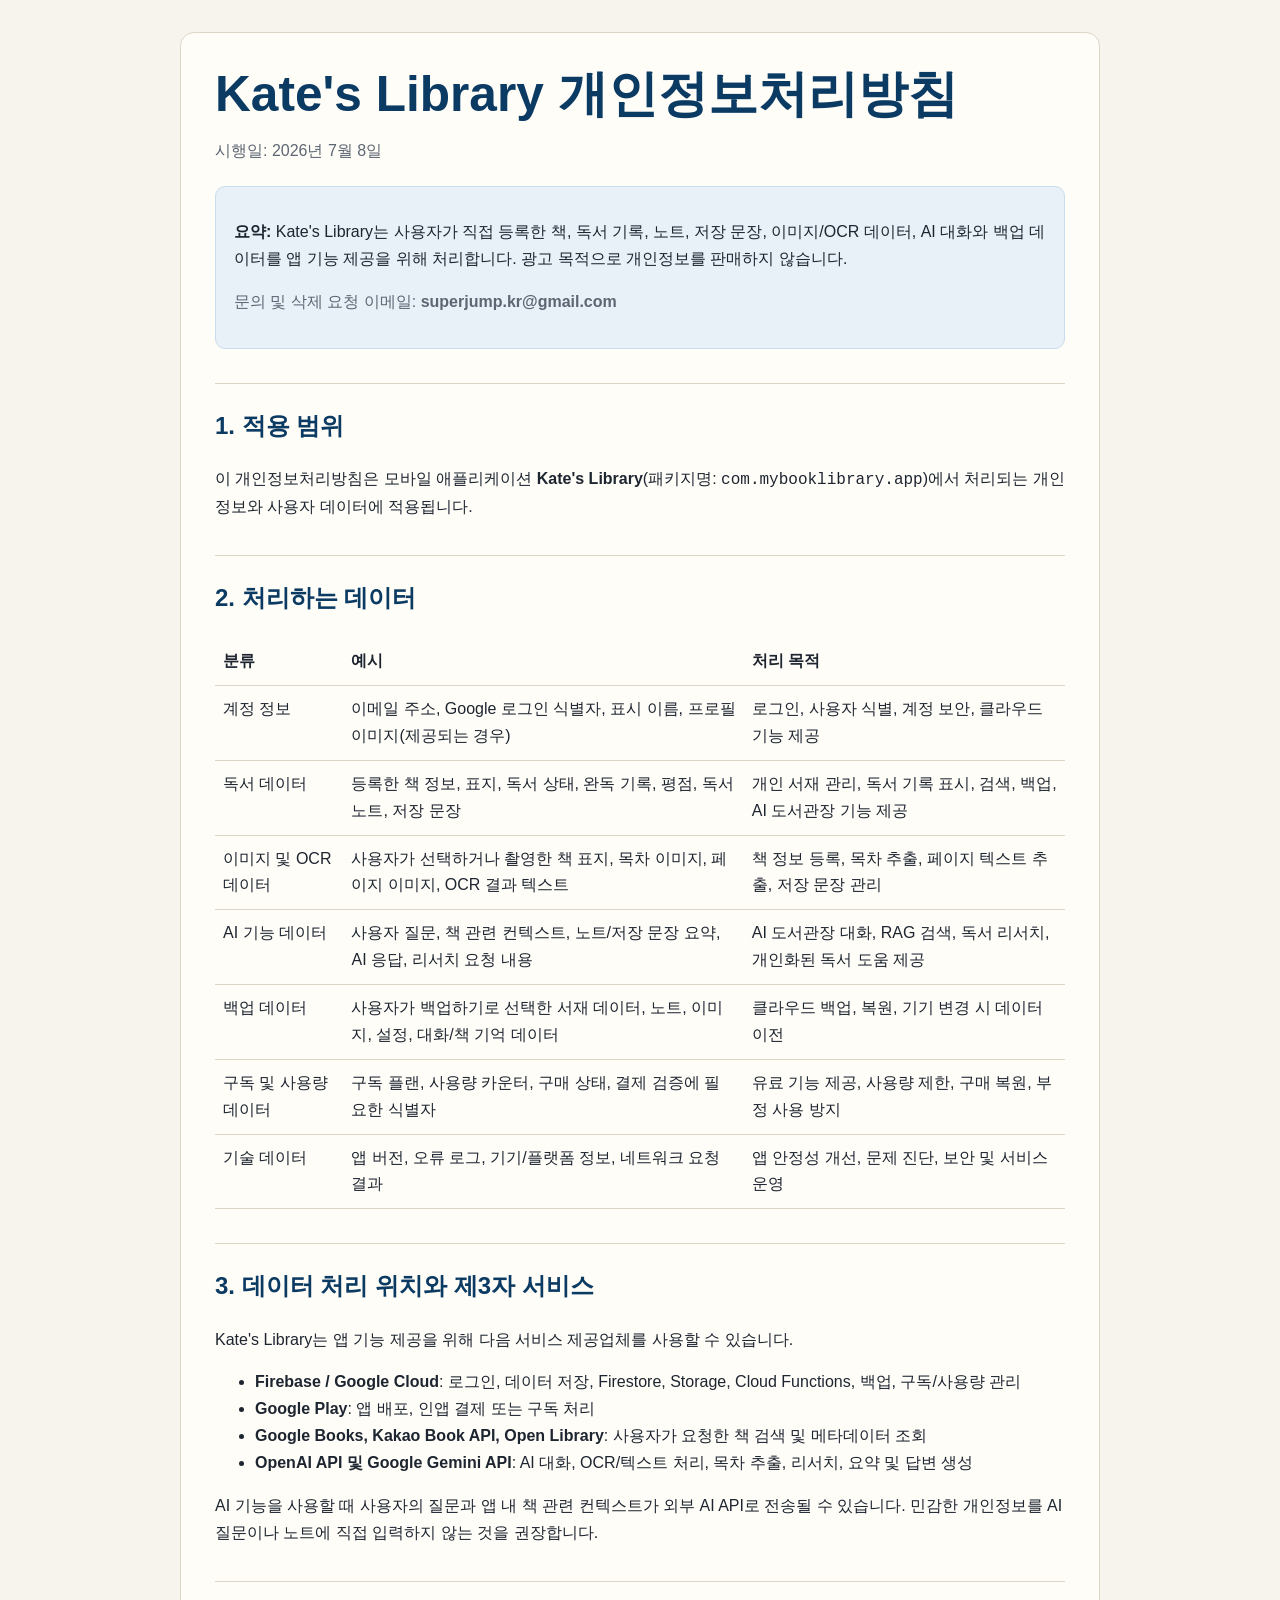
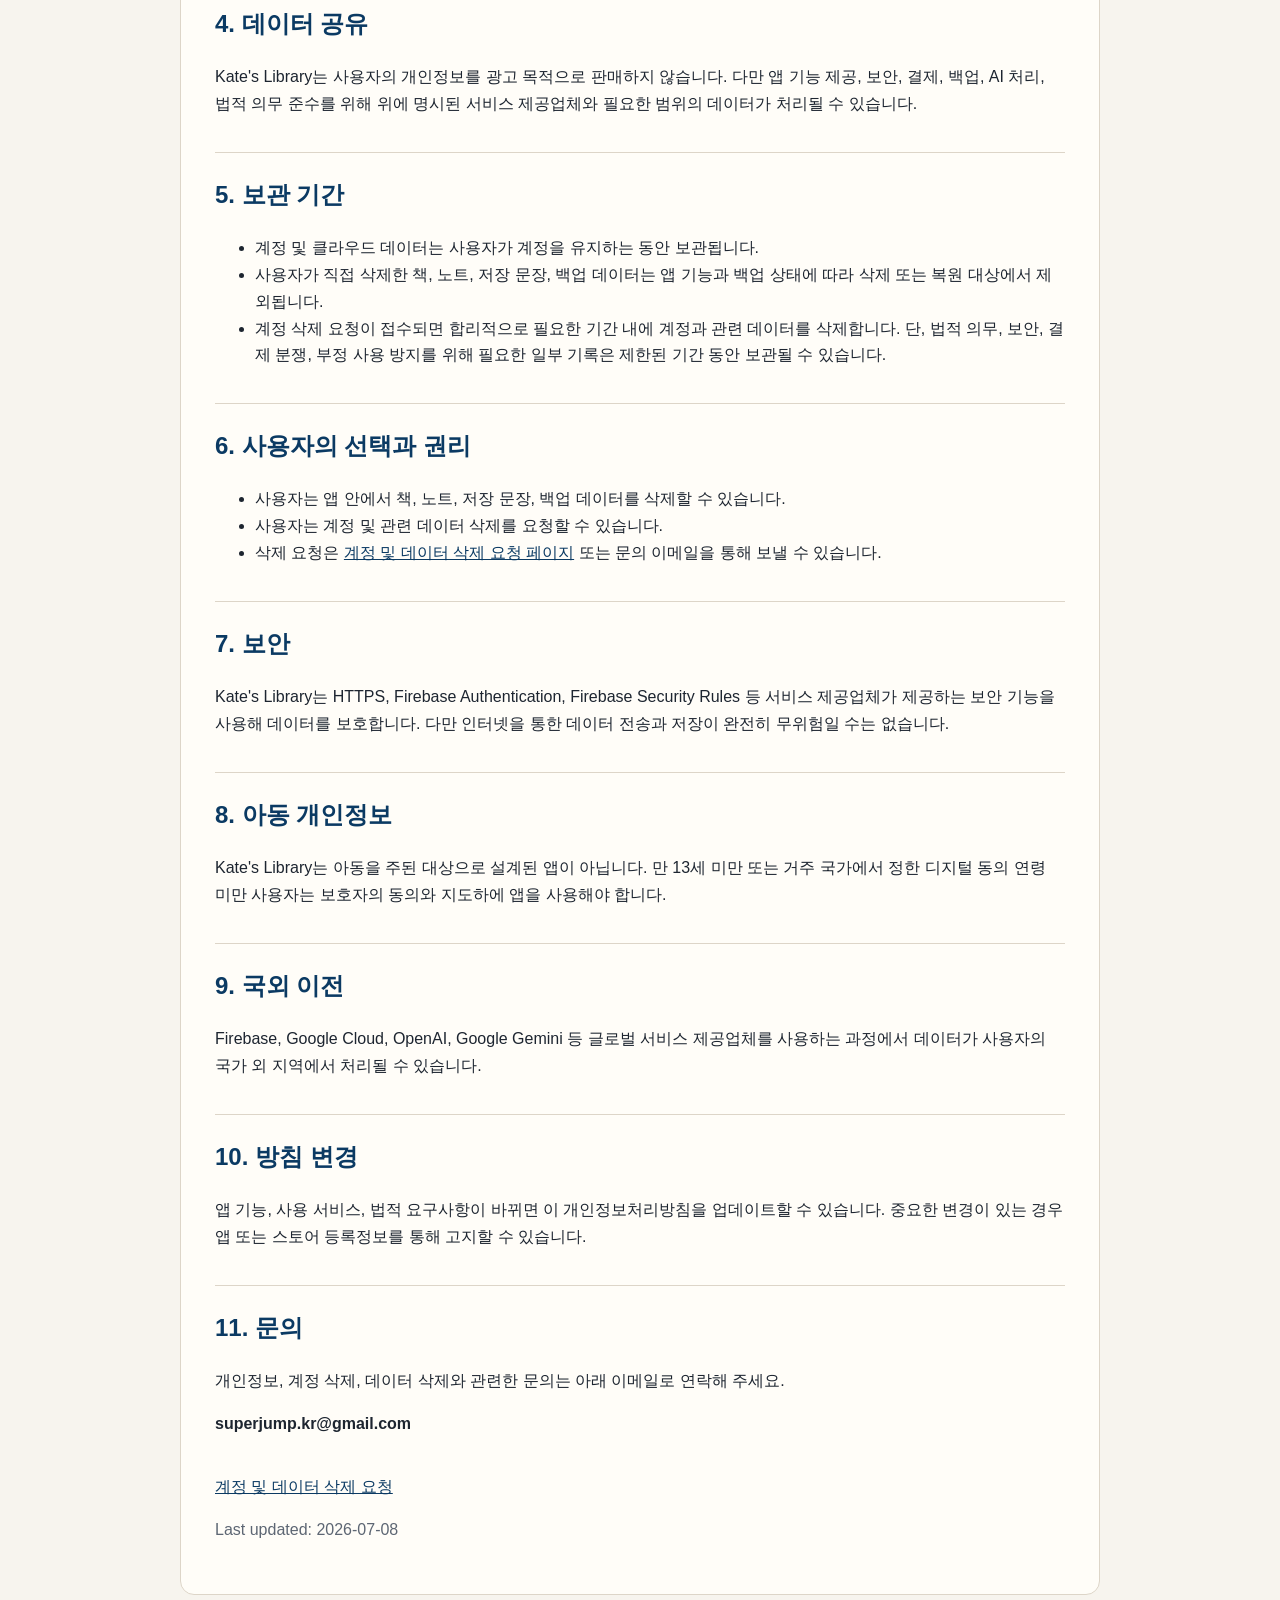
==== apps/kates-library/privacy-policy/index.html @ 246c1195 "Add Kate's Library legal pages" ====
<!doctype html>
<html lang="ko">
  <head>
    <meta charset="utf-8">
    <meta name="viewport" content="width=device-width, initial-scale=1">
    <title>Kate's Library 개인정보처리방침</title>
    <link rel="stylesheet" href="../../../assets/styles.css">
  </head>
  <body>
    <main>
      <h1>Kate's Library 개인정보처리방침</h1>
      <p class="meta">시행일: 2026년 7월 8일</p>

      <div class="callout">
        <p><strong>요약:</strong> Kate's Library는 사용자가 직접 등록한 책, 독서 기록, 노트, 저장 문장, 이미지/OCR 데이터, AI 대화와 백업 데이터를 앱 기능 제공을 위해 처리합니다. 광고 목적으로 개인정보를 판매하지 않습니다.</p>
        <p class="note">문의 및 삭제 요청 이메일: <strong>superjump.kr@gmail.com</strong></p>
      </div>

      <h2>1. 적용 범위</h2>
      <p>이 개인정보처리방침은 모바일 애플리케이션 <strong>Kate's Library</strong>(패키지명: <code>com.mybooklibrary.app</code>)에서 처리되는 개인정보와 사용자 데이터에 적용됩니다.</p>

      <h2>2. 처리하는 데이터</h2>
      <table>
        <thead>
          <tr>
            <th>분류</th>
            <th>예시</th>
            <th>처리 목적</th>
          </tr>
        </thead>
        <tbody>
          <tr>
            <td>계정 정보</td>
            <td>이메일 주소, Google 로그인 식별자, 표시 이름, 프로필 이미지(제공되는 경우)</td>
            <td>로그인, 사용자 식별, 계정 보안, 클라우드 기능 제공</td>
          </tr>
          <tr>
            <td>독서 데이터</td>
            <td>등록한 책 정보, 표지, 독서 상태, 완독 기록, 평점, 독서 노트, 저장 문장</td>
            <td>개인 서재 관리, 독서 기록 표시, 검색, 백업, AI 도서관장 기능 제공</td>
          </tr>
          <tr>
            <td>이미지 및 OCR 데이터</td>
            <td>사용자가 선택하거나 촬영한 책 표지, 목차 이미지, 페이지 이미지, OCR 결과 텍스트</td>
            <td>책 정보 등록, 목차 추출, 페이지 텍스트 추출, 저장 문장 관리</td>
          </tr>
          <tr>
            <td>AI 기능 데이터</td>
            <td>사용자 질문, 책 관련 컨텍스트, 노트/저장 문장 요약, AI 응답, 리서치 요청 내용</td>
            <td>AI 도서관장 대화, RAG 검색, 독서 리서치, 개인화된 독서 도움 제공</td>
          </tr>
          <tr>
            <td>백업 데이터</td>
            <td>사용자가 백업하기로 선택한 서재 데이터, 노트, 이미지, 설정, 대화/책 기억 데이터</td>
            <td>클라우드 백업, 복원, 기기 변경 시 데이터 이전</td>
          </tr>
          <tr>
            <td>구독 및 사용량 데이터</td>
            <td>구독 플랜, 사용량 카운터, 구매 상태, 결제 검증에 필요한 식별자</td>
            <td>유료 기능 제공, 사용량 제한, 구매 복원, 부정 사용 방지</td>
          </tr>
          <tr>
            <td>기술 데이터</td>
            <td>앱 버전, 오류 로그, 기기/플랫폼 정보, 네트워크 요청 결과</td>
            <td>앱 안정성 개선, 문제 진단, 보안 및 서비스 운영</td>
          </tr>
        </tbody>
      </table>

      <h2>3. 데이터 처리 위치와 제3자 서비스</h2>
      <p>Kate's Library는 앱 기능 제공을 위해 다음 서비스 제공업체를 사용할 수 있습니다.</p>
      <ul>
        <li><strong>Firebase / Google Cloud</strong>: 로그인, 데이터 저장, Firestore, Storage, Cloud Functions, 백업, 구독/사용량 관리</li>
        <li><strong>Google Play</strong>: 앱 배포, 인앱 결제 또는 구독 처리</li>
        <li><strong>Google Books, Kakao Book API, Open Library</strong>: 사용자가 요청한 책 검색 및 메타데이터 조회</li>
        <li><strong>OpenAI API 및 Google Gemini API</strong>: AI 대화, OCR/텍스트 처리, 목차 추출, 리서치, 요약 및 답변 생성</li>
      </ul>
      <p>AI 기능을 사용할 때 사용자의 질문과 앱 내 책 관련 컨텍스트가 외부 AI API로 전송될 수 있습니다. 민감한 개인정보를 AI 질문이나 노트에 직접 입력하지 않는 것을 권장합니다.</p>

      <h2>4. 데이터 공유</h2>
      <p>Kate's Library는 사용자의 개인정보를 광고 목적으로 판매하지 않습니다. 다만 앱 기능 제공, 보안, 결제, 백업, AI 처리, 법적 의무 준수를 위해 위에 명시된 서비스 제공업체와 필요한 범위의 데이터가 처리될 수 있습니다.</p>

      <h2>5. 보관 기간</h2>
      <ul>
        <li>계정 및 클라우드 데이터는 사용자가 계정을 유지하는 동안 보관됩니다.</li>
        <li>사용자가 직접 삭제한 책, 노트, 저장 문장, 백업 데이터는 앱 기능과 백업 상태에 따라 삭제 또는 복원 대상에서 제외됩니다.</li>
        <li>계정 삭제 요청이 접수되면 합리적으로 필요한 기간 내에 계정과 관련 데이터를 삭제합니다. 단, 법적 의무, 보안, 결제 분쟁, 부정 사용 방지를 위해 필요한 일부 기록은 제한된 기간 동안 보관될 수 있습니다.</li>
      </ul>

      <h2>6. 사용자의 선택과 권리</h2>
      <ul>
        <li>사용자는 앱 안에서 책, 노트, 저장 문장, 백업 데이터를 삭제할 수 있습니다.</li>
        <li>사용자는 계정 및 관련 데이터 삭제를 요청할 수 있습니다.</li>
        <li>삭제 요청은 <a href="../data-deletion/">계정 및 데이터 삭제 요청 페이지</a> 또는 문의 이메일을 통해 보낼 수 있습니다.</li>
      </ul>

      <h2>7. 보안</h2>
      <p>Kate's Library는 HTTPS, Firebase Authentication, Firebase Security Rules 등 서비스 제공업체가 제공하는 보안 기능을 사용해 데이터를 보호합니다. 다만 인터넷을 통한 데이터 전송과 저장이 완전히 무위험일 수는 없습니다.</p>

      <h2>8. 아동 개인정보</h2>
      <p>Kate's Library는 아동을 주된 대상으로 설계된 앱이 아닙니다. 만 13세 미만 또는 거주 국가에서 정한 디지털 동의 연령 미만 사용자는 보호자의 동의와 지도하에 앱을 사용해야 합니다.</p>

      <h2>9. 국외 이전</h2>
      <p>Firebase, Google Cloud, OpenAI, Google Gemini 등 글로벌 서비스 제공업체를 사용하는 과정에서 데이터가 사용자의 국가 외 지역에서 처리될 수 있습니다.</p>

      <h2>10. 방침 변경</h2>
      <p>앱 기능, 사용 서비스, 법적 요구사항이 바뀌면 이 개인정보처리방침을 업데이트할 수 있습니다. 중요한 변경이 있는 경우 앱 또는 스토어 등록정보를 통해 고지할 수 있습니다.</p>

      <h2>11. 문의</h2>
      <p>개인정보, 계정 삭제, 데이터 삭제와 관련한 문의는 아래 이메일로 연락해 주세요.</p>
      <p><strong>superjump.kr@gmail.com</strong></p>

      <footer>
        <p><a href="../data-deletion/">계정 및 데이터 삭제 요청</a></p>
        <p>Last updated: 2026-07-08</p>
      </footer>
    </main>
  </body>
</html>
---- assets/styles.css ----
:root {
  color-scheme: light;
  --bg: #f7f4ee;
  --paper: #fffdf8;
  --ink: #1d2530;
  --muted: #5d6673;
  --line: #ddd5c8;
  --accent: #0b3a63;
  --accent-soft: #e8f1f8;
}

* {
  box-sizing: border-box;
}

body {
  margin: 0;
  background: var(--bg);
  color: var(--ink);
  font-family: -apple-system, BlinkMacSystemFont, "Segoe UI", sans-serif;
  line-height: 1.68;
}

main {
  width: min(920px, calc(100% - 32px));
  margin: 32px auto;
  padding: 34px;
  background: var(--paper);
  border: 1px solid var(--line);
  border-radius: 14px;
}

h1 {
  margin: 0 0 8px;
  font-size: clamp(2rem, 4vw, 3.1rem);
  line-height: 1.1;
  color: var(--accent);
}

h2 {
  margin-top: 34px;
  padding-top: 22px;
  border-top: 1px solid var(--line);
  color: var(--accent);
}

h3 {
  margin-top: 24px;
}

p,
li {
  font-size: 1rem;
}

a {
  color: var(--accent);
}

.meta,
.note {
  color: var(--muted);
}

.callout {
  margin: 22px 0;
  padding: 16px 18px;
  border-radius: 10px;
  background: var(--accent-soft);
  border: 1px solid #c9dceb;
}

table {
  width: 100%;
  border-collapse: collapse;
  margin: 18px 0;
}

th,
td {
  text-align: left;
  vertical-align: top;
  border-bottom: 1px solid var(--line);
  padding: 10px 8px;
}

footer {
  margin-top: 36px;
  color: var(--muted);
  font-size: 0.95rem;
}

@media (max-width: 640px) {
  main {
    width: 100%;
    min-height: 100vh;
    margin: 0;
    padding: 24px 18px;
    border: 0;
    border-radius: 0;
  }
}
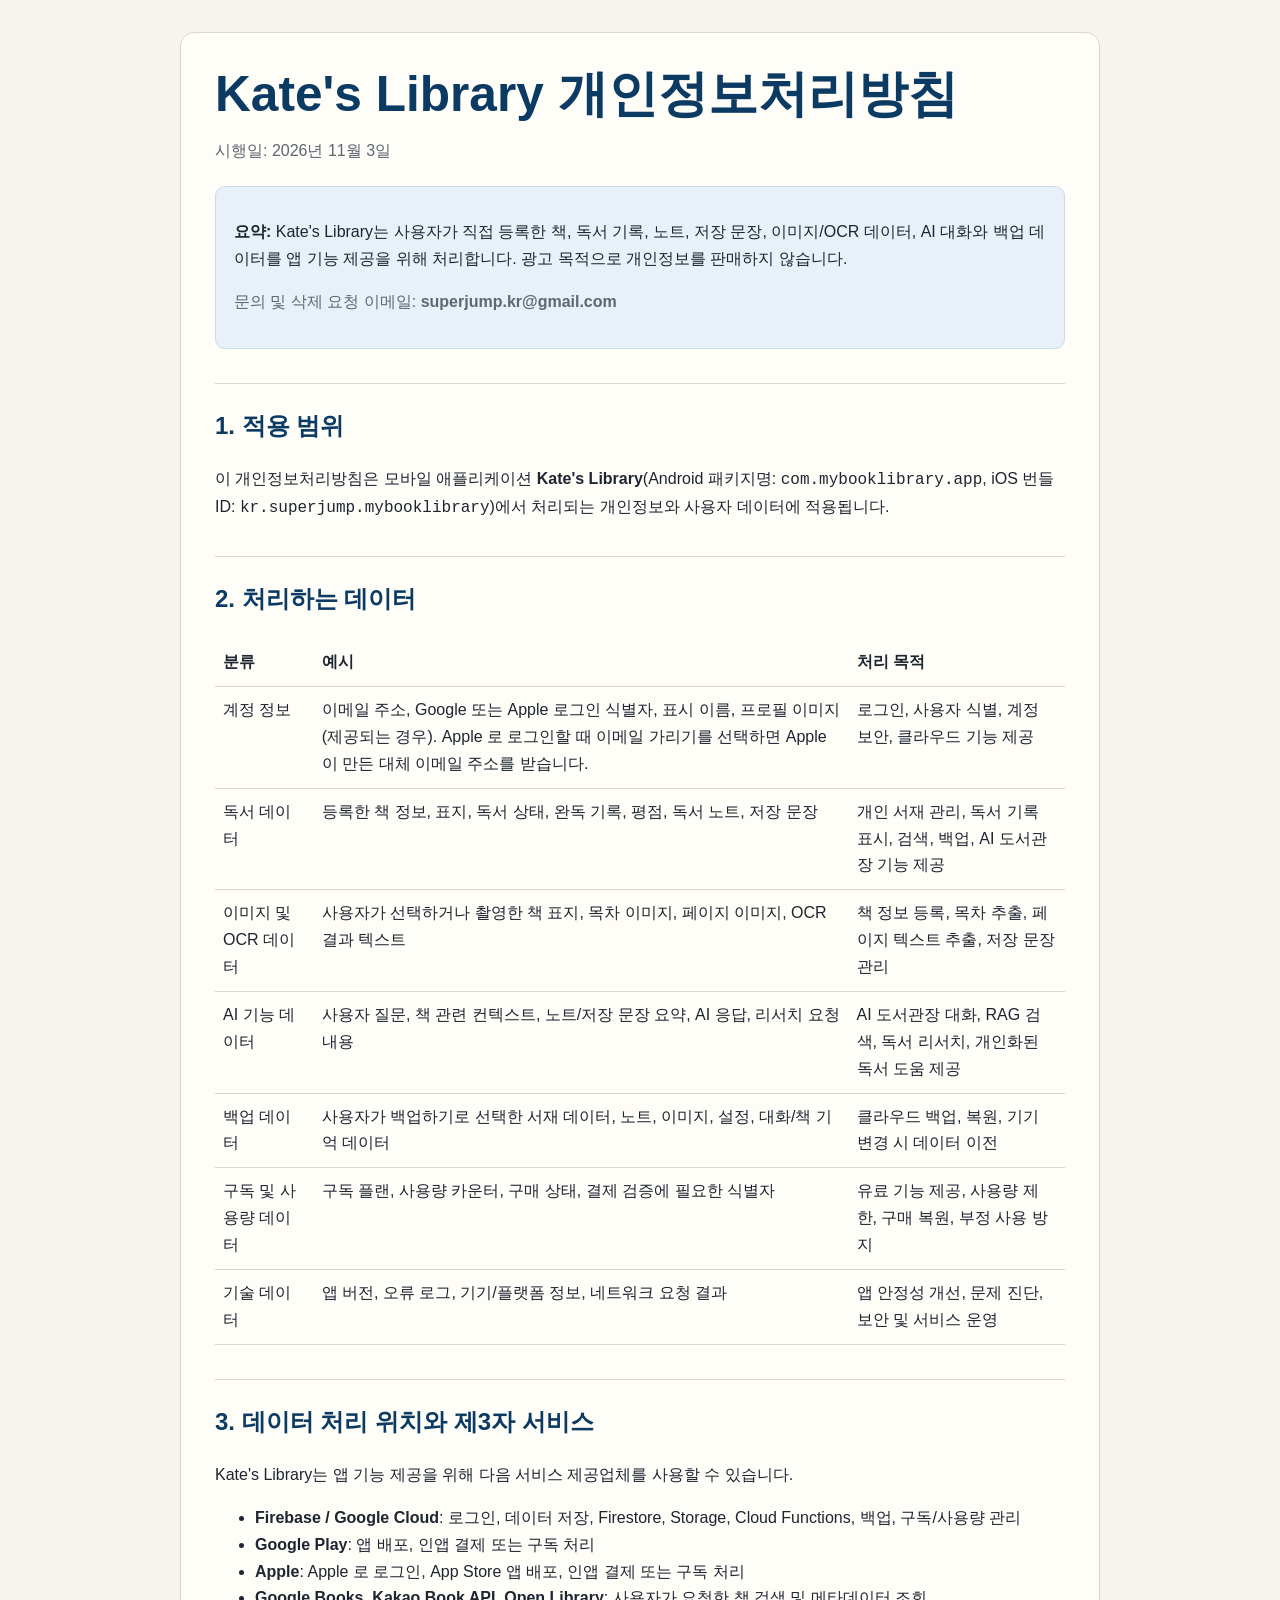
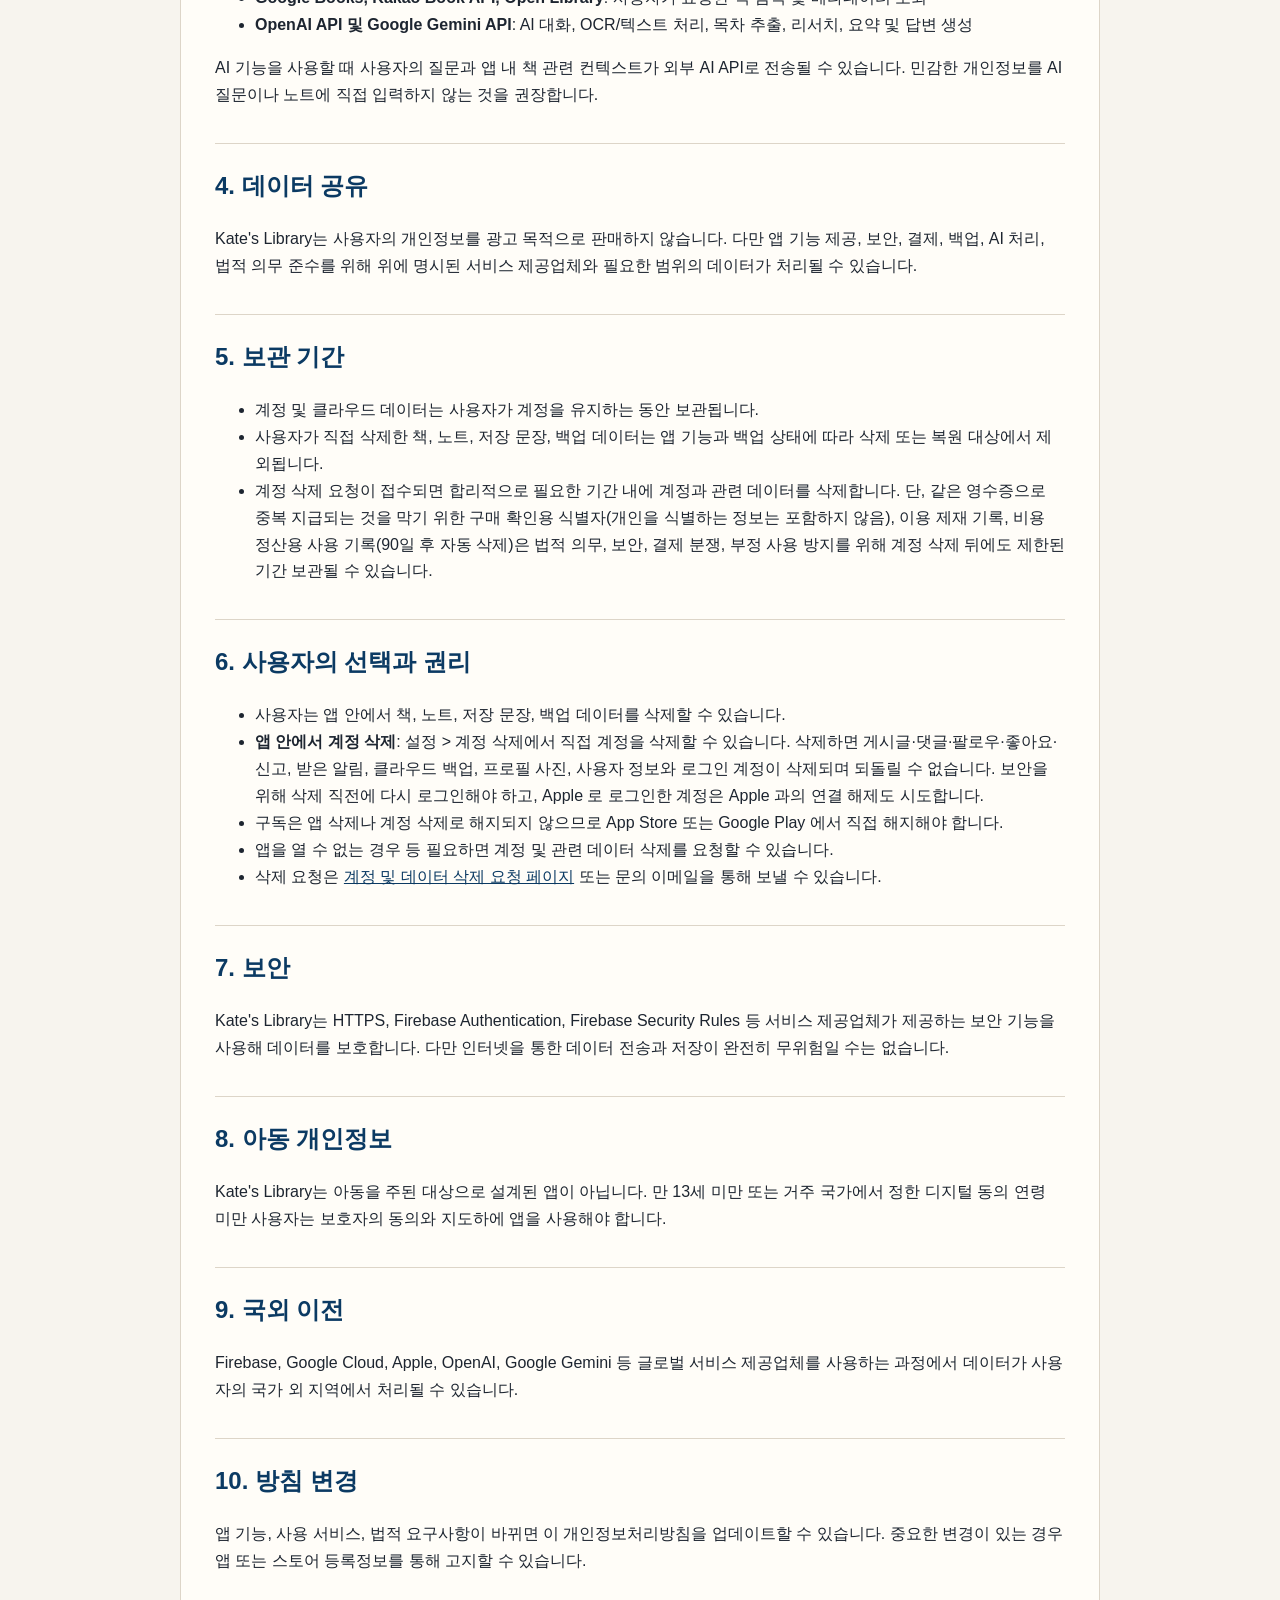
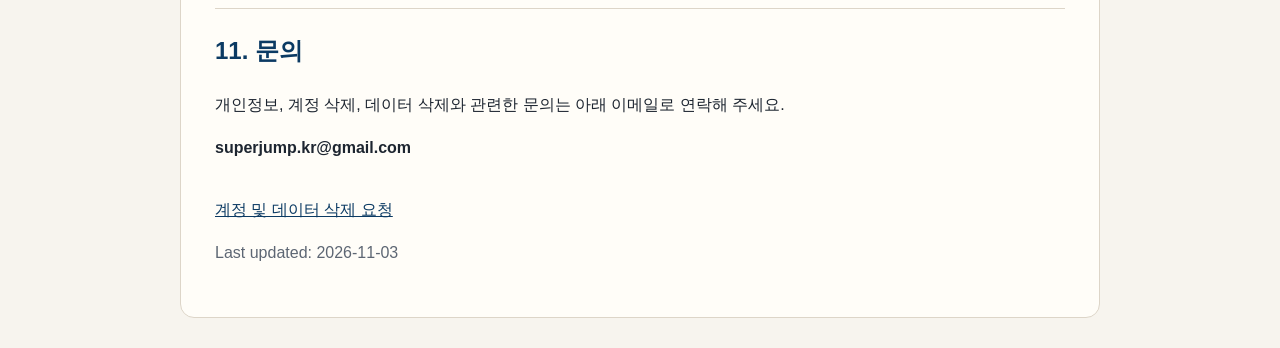
==== commit cebb286f: "kates-library: 방침·삭제 안내 HTML 도 iOS 내용으로 갱신 (페이지는 index.html 에서 만들어진다)" ====
--- a/apps/kates-library/privacy-policy/index.html
+++ b/apps/kates-library/privacy-policy/index.html
@@ -9,7 +9,7 @@
   <body>
     <main>
       <h1>Kate's Library 개인정보처리방침</h1>
-      <p class="meta">시행일: 2026년 7월 8일</p>
+      <p class="meta">시행일: 2026년 11월 3일</p>
 
       <div class="callout">
         <p><strong>요약:</strong> Kate's Library는 사용자가 직접 등록한 책, 독서 기록, 노트, 저장 문장, 이미지/OCR 데이터, AI 대화와 백업 데이터를 앱 기능 제공을 위해 처리합니다. 광고 목적으로 개인정보를 판매하지 않습니다.</p>
@@ -17,7 +17,7 @@
       </div>
 
       <h2>1. 적용 범위</h2>
-      <p>이 개인정보처리방침은 모바일 애플리케이션 <strong>Kate's Library</strong>(패키지명: <code>com.mybooklibrary.app</code>)에서 처리되는 개인정보와 사용자 데이터에 적용됩니다.</p>
+      <p>이 개인정보처리방침은 모바일 애플리케이션 <strong>Kate's Library</strong>(Android 패키지명: <code>com.mybooklibrary.app</code>, iOS 번들 ID: <code>kr.superjump.mybooklibrary</code>)에서 처리되는 개인정보와 사용자 데이터에 적용됩니다.</p>
 
       <h2>2. 처리하는 데이터</h2>
       <table>
@@ -31,7 +31,7 @@
         <tbody>
           <tr>
             <td>계정 정보</td>
-            <td>이메일 주소, Google 로그인 식별자, 표시 이름, 프로필 이미지(제공되는 경우)</td>
+            <td>이메일 주소, Google 또는 Apple 로그인 식별자, 표시 이름, 프로필 이미지(제공되는 경우). Apple 로 로그인할 때 이메일 가리기를 선택하면 Apple 이 만든 대체 이메일 주소를 받습니다.</td>
             <td>로그인, 사용자 식별, 계정 보안, 클라우드 기능 제공</td>
           </tr>
           <tr>
@@ -72,6 +72,7 @@
       <ul>
         <li><strong>Firebase / Google Cloud</strong>: 로그인, 데이터 저장, Firestore, Storage, Cloud Functions, 백업, 구독/사용량 관리</li>
         <li><strong>Google Play</strong>: 앱 배포, 인앱 결제 또는 구독 처리</li>
+        <li><strong>Apple</strong>: Apple 로 로그인, App Store 앱 배포, 인앱 결제 또는 구독 처리</li>
         <li><strong>Google Books, Kakao Book API, Open Library</strong>: 사용자가 요청한 책 검색 및 메타데이터 조회</li>
         <li><strong>OpenAI API 및 Google Gemini API</strong>: AI 대화, OCR/텍스트 처리, 목차 추출, 리서치, 요약 및 답변 생성</li>
       </ul>
@@ -84,13 +85,15 @@
       <ul>
         <li>계정 및 클라우드 데이터는 사용자가 계정을 유지하는 동안 보관됩니다.</li>
         <li>사용자가 직접 삭제한 책, 노트, 저장 문장, 백업 데이터는 앱 기능과 백업 상태에 따라 삭제 또는 복원 대상에서 제외됩니다.</li>
-        <li>계정 삭제 요청이 접수되면 합리적으로 필요한 기간 내에 계정과 관련 데이터를 삭제합니다. 단, 법적 의무, 보안, 결제 분쟁, 부정 사용 방지를 위해 필요한 일부 기록은 제한된 기간 동안 보관될 수 있습니다.</li>
+        <li>계정 삭제 요청이 접수되면 합리적으로 필요한 기간 내에 계정과 관련 데이터를 삭제합니다. 단, 같은 영수증으로 중복 지급되는 것을 막기 위한 구매 확인용 식별자(개인을 식별하는 정보는 포함하지 않음), 이용 제재 기록, 비용 정산용 사용 기록(90일 후 자동 삭제)은 법적 의무, 보안, 결제 분쟁, 부정 사용 방지를 위해 계정 삭제 뒤에도 제한된 기간 보관될 수 있습니다.</li>
       </ul>
 
       <h2>6. 사용자의 선택과 권리</h2>
       <ul>
         <li>사용자는 앱 안에서 책, 노트, 저장 문장, 백업 데이터를 삭제할 수 있습니다.</li>
-        <li>사용자는 계정 및 관련 데이터 삭제를 요청할 수 있습니다.</li>
+        <li><strong>앱 안에서 계정 삭제</strong>: 설정 &gt; 계정 삭제에서 직접 계정을 삭제할 수 있습니다. 삭제하면 게시글·댓글·팔로우·좋아요·신고, 받은 알림, 클라우드 백업, 프로필 사진, 사용자 정보와 로그인 계정이 삭제되며 되돌릴 수 없습니다. 보안을 위해 삭제 직전에 다시 로그인해야 하고, Apple 로 로그인한 계정은 Apple 과의 연결 해제도 시도합니다.</li>
+        <li>구독은 앱 삭제나 계정 삭제로 해지되지 않으므로 App Store 또는 Google Play 에서 직접 해지해야 합니다.</li>
+        <li>앱을 열 수 없는 경우 등 필요하면 계정 및 관련 데이터 삭제를 요청할 수 있습니다.</li>
         <li>삭제 요청은 <a href="../data-deletion/">계정 및 데이터 삭제 요청 페이지</a> 또는 문의 이메일을 통해 보낼 수 있습니다.</li>
       </ul>
 
@@ -101,7 +104,7 @@
       <p>Kate's Library는 아동을 주된 대상으로 설계된 앱이 아닙니다. 만 13세 미만 또는 거주 국가에서 정한 디지털 동의 연령 미만 사용자는 보호자의 동의와 지도하에 앱을 사용해야 합니다.</p>
 
       <h2>9. 국외 이전</h2>
-      <p>Firebase, Google Cloud, OpenAI, Google Gemini 등 글로벌 서비스 제공업체를 사용하는 과정에서 데이터가 사용자의 국가 외 지역에서 처리될 수 있습니다.</p>
+      <p>Firebase, Google Cloud, Apple, OpenAI, Google Gemini 등 글로벌 서비스 제공업체를 사용하는 과정에서 데이터가 사용자의 국가 외 지역에서 처리될 수 있습니다.</p>
 
       <h2>10. 방침 변경</h2>
       <p>앱 기능, 사용 서비스, 법적 요구사항이 바뀌면 이 개인정보처리방침을 업데이트할 수 있습니다. 중요한 변경이 있는 경우 앱 또는 스토어 등록정보를 통해 고지할 수 있습니다.</p>
@@ -112,7 +115,7 @@
 
       <footer>
         <p><a href="../data-deletion/">계정 및 데이터 삭제 요청</a></p>
-        <p>Last updated: 2026-07-08</p>
+        <p>Last updated: 2026-11-03</p>
       </footer>
     </main>
   </body>
